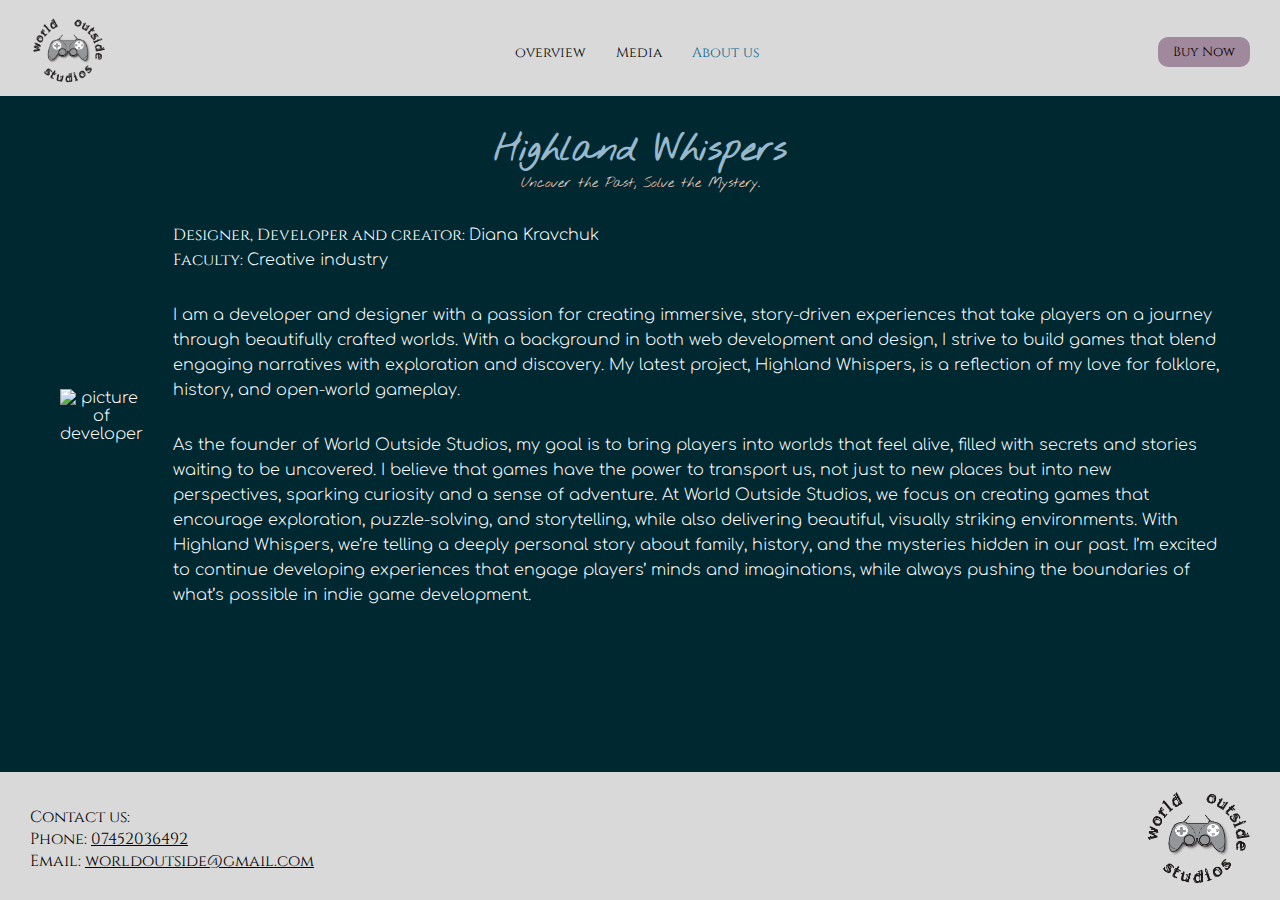
==== about.html @ b0cc5149 "updated media page and added about page" ====
<!DOCTYPE html>
<html lang="en">
<head>
    <meta charset="UTF-8">
    <meta name="viewport" content="width=device-width, initial-scale=1.0">
    <title>Highland Whispers</title>
    <link rel="stylesheet" href="css/header.css">
    <link rel="stylesheet" href="css/about.css">
    <link rel="stylesheet" href="css/footer.css">
</head>
<body>
    <header>
        <div class="big-container">
            <div class="d-flex">
                <a href="index.html"><img src="images/gameLogo.png" alt="gameLogo" class="gameLogo"></a>
                <div class="burger" id="burger">
                    <span></span>
                </div>
                <nav class="navigation" id="navigation">
                    <ul class="f-14 cinzel d-flex" id="ul">
                        <li class="li"> <a href="index.html">overview</a></li>
                        <li class="li"><a href="media.html">Media</a></li>
                        <li class="li" id="link-active"><a href="about.html">About us</a></li>
                    </ul>
                </nav>
                <button class="btn buyBtn" id="buyBtn"><a class="cinzel" href="buyBtn.html">Buy Now</a></button>
            </div>
        </div>
    </header>
    <main>
        <div class="small-container">
            <div class="gameName">
                <h1 class="f-36">Highland Whispers</h1>
                <p class="f-14">Uncover the Past, Solve the Mystery.</p>
            </div>

            <div class="d-flex">
                <div class="dev">
                    <img src="images/_MG_6153.jpg" alt="picture of developer">
                </div>
                <div class="me-description">
                    <p class="cinzel">Designer, Developer and creator: <span class="comfortaa">Diana Kravchuk</span> </p>
                    <p class="cinzel">Faculty: <span class="comfortaa">Creative industry</span></p>
                    <article>
                        <p>I am a developer and designer with a passion for creating immersive, story-driven experiences that take players on a journey through beautifully crafted worlds. With a background in both web development and design, I strive to build games that blend engaging narratives with exploration and discovery. My latest project, Highland Whispers, is a reflection of my love for folklore, history, and open-world gameplay.</p>
                        <p class="secondParagraph">As the founder of World Outside Studios, my goal is to bring players into worlds that feel alive, filled with secrets and stories waiting to be uncovered. I believe that games have the power to transport us, not just to new places but into new perspectives, sparking curiosity and a sense of adventure. At World Outside Studios, we focus on creating games that encourage exploration, puzzle-solving, and storytelling, while also delivering beautiful, visually striking environments.
                            With Highland Whispers, we’re telling a deeply personal story about family, history, and the mysteries hidden in our past. I’m excited to continue developing experiences that engage players’ minds and imaginations, while always pushing the boundaries of what’s possible in indie game development.</p>
                    </article>
                </div>
            </div>
        </div>
    </main>

    <footer>
        <div class="big-container d-flex">
            <div class="contact">
                <p class="cinzel">Contact us:</p>
                <p class="cinzel">Phone: <a class="" href="tel:07452036492">07452036492</a></p> 
                <p class="cinzel">Email: <a class="" href="mailto:worldoutside@gmail.com">worldoutside@gmail.com</a>
                </p>
            </div>
            <div></div>
            <div class="img-container">
                <a href="index.html"><img src="images/gameLogo.png" alt="gameLogo" class="gameLogo-footer"></a>
            </div>
        </div>
    </footer>
    
    <script src="js/header.js"></script>
</body>
</html>
---- css/header.css ----
@font-face {
  font-family: Cinzel;
  src: url("../fonts/Cinzel.ttf");
}
@font-face {
  font-family: Comfortaa;
  src: url("../fonts/Comfortaa.ttf");
}
@font-face {
  font-family: gameFont;
  src: url("../fonts/gameFont.ttf");
}
* {
  margin: 0 auto;
  padding: 0 auto;
  box-sizing: border-box;
}

body {
  background-color: #002831;
  font-family: "Comfortaa";
  overflow-x: hidden;
}

.big-container {
  max-width: 1600px;
}

#link-active {
  color: #03658C;
}

.f-36 {
  font-size: 36px;
}
@media screen and (max-width: 680px) {
  .f-36 {
    font-size: 28px;
  }
}

.f-14 {
  font-size: 14px;
}
@media screen and (max-width: 680px) {
  .f-14 {
    font-size: 12px;
  }
}

.line-height-30 {
  line-height: 30px;
}

.line-height-15 {
  line-height: 15px;
}

.line-height-12 {
  line-height: 12px;
}

.d-flex {
  display: flex;
  align-items: center;
}

.btn {
  border: none;
  background-color: unset;
}

.block {
  display: block !important;
}

.cinzel {
  font-family: "Cinzel";
}

header {
  width: 100%;
  background-color: #D9D9D9;
  height: 6rem !important;
  padding: 15px 30px;
  box-sizing: border-box;
  position: relative;
  overflow: hidden;
}
header a {
  margin: 0;
  text-decoration: none;
  color: unset;
}
header .d-flex {
  justify-content: space-between;
}
header .gameLogo {
  height: 70px;
}
header .buyBtn {
  background-color: #A0889D;
  padding: 6px 15px;
  border-radius: 10px;
  margin: 0;
}
@media screen and (max-width: 680px) {
  header .buyBtn {
    display: none;
  }
}
header ul {
  list-style: none;
}
header .li {
  margin-right: 30px;
  display: inline-block;
  text-align: center;
}
header .flex-active {
  display: flex;
  flex-direction: column;
}
header .navigation {
  margin: 0;
}
header .burger {
  position: absolute;
  right: 2rem;
  z-index: 50;
  width: 32px;
  height: 18px;
  align-items: center;
  align-self: center;
  margin: 0;
}
@media screen and (min-width: 680px) {
  header .burger {
    display: none;
  }
}
header .burger span {
  width: 80%;
  height: 2px;
  background-color: #002831;
}
header .burger span::after, header .burger span::before {
  content: "";
  width: 80%;
  height: 2px;
  background-color: #002831;
  position: absolute;
  transition: all 0.3s ease 0s;
}
header .burger span::after {
  top: 0;
}
header .burger span::before {
  bottom: 0;
}
header .burger-active span {
  transform: scale(0);
}
header .burger-active::after {
  top: 50%;
  transform: rotate(-45deg) translate(0, 50%);
}
header .burger-active::before {
  bottom: 50%;
  transform: rotate(-45deg) translate(0, -50%);
}
header .burger.active {
  right: 1rem;
}
header .new {
  background-color: #D9D9D9;
  position: fixed;
  right: 0;
  top: 3rem;
  height: fit-content;
  width: max-content;
  padding: 30px;
  border-radius: 10px;
}
@media screen and (max-width: 680px) {
  header .navigation {
    display: none;
  }
}/*# sourceMappingURL=header.css.map */
---- css/about.css ----
.comfortaa {
  font-family: "Comfortaa";
}

main {
  font-size: 16px;
  color: white;
  font-weight: 300;
  padding: 0 30px;
  text-align: center;
  margin-top: 30px;
}
@media screen and (max-width: 680px) {
  main {
    font-size: 14px;
  }
}
@media screen and (max-width: 1360px) {
  main {
    padding: 0 60px;
  }
}
main .gameName {
  font-family: "gameFont";
}
main .gameName h1 {
  color: #98b8cd;
}
main .gameName p {
  color: #F2D0BD;
}
main .d-flex {
  margin-top: 30px;
}
@media screen and (max-width: 1160px) {
  main .d-flex {
    flex-direction: column;
  }
}
main img {
  height: 30rem;
}
@media screen and (max-width: 680px) {
  main img {
    height: 25rem;
  }
}
main .me-description {
  text-align: left;
  margin-left: 30px;
  max-width: 1360px;
  line-height: 25px;
}
@media screen and (max-width: 1160px) {
  main .me-description {
    margin-left: 0;
    margin-top: 30px;
  }
}
main article {
  margin-top: 30px;
}
@media screen and (max-width: 1160px) {
  main article {
    margin-top: 15px;
  }
}
main .secondParagraph {
  padding-top: 30px;
}
@media screen and (max-width: 1160px) {
  main .secondParagraph {
    padding-top: 15px;
  }
}/*# sourceMappingURL=about.css.map */
---- css/footer.css ----
html, body {
  height: 100%;
}

body {
  display: grid;
  grid-template-rows: auto 1fr auto;
  min-height: 100vh;
}

footer {
  width: 100%;
  background-color: #D9D9D9;
  height: 8rem;
  margin-top: 30px;
  padding: 15px 30px;
  bottom: 0;
}
@media screen and (max-width: 680px) {
  footer {
    height: max-content;
    padding: 30px;
  }
}
@media screen and (max-width: 680px) {
  footer .d-flex {
    flex-direction: column;
  }
}
footer a {
  text-decoration-color: black;
  color: unset;
  margin: 0;
}
footer .contact {
  margin: 0;
}
footer .gameLogo-footer {
  height: 100px;
}
footer .img-container {
  margin: 0;
}
@media screen and (max-width: 680px) {
  footer .img-container {
    margin-top: 30px;
  }
}/*# sourceMappingURL=footer.css.map */
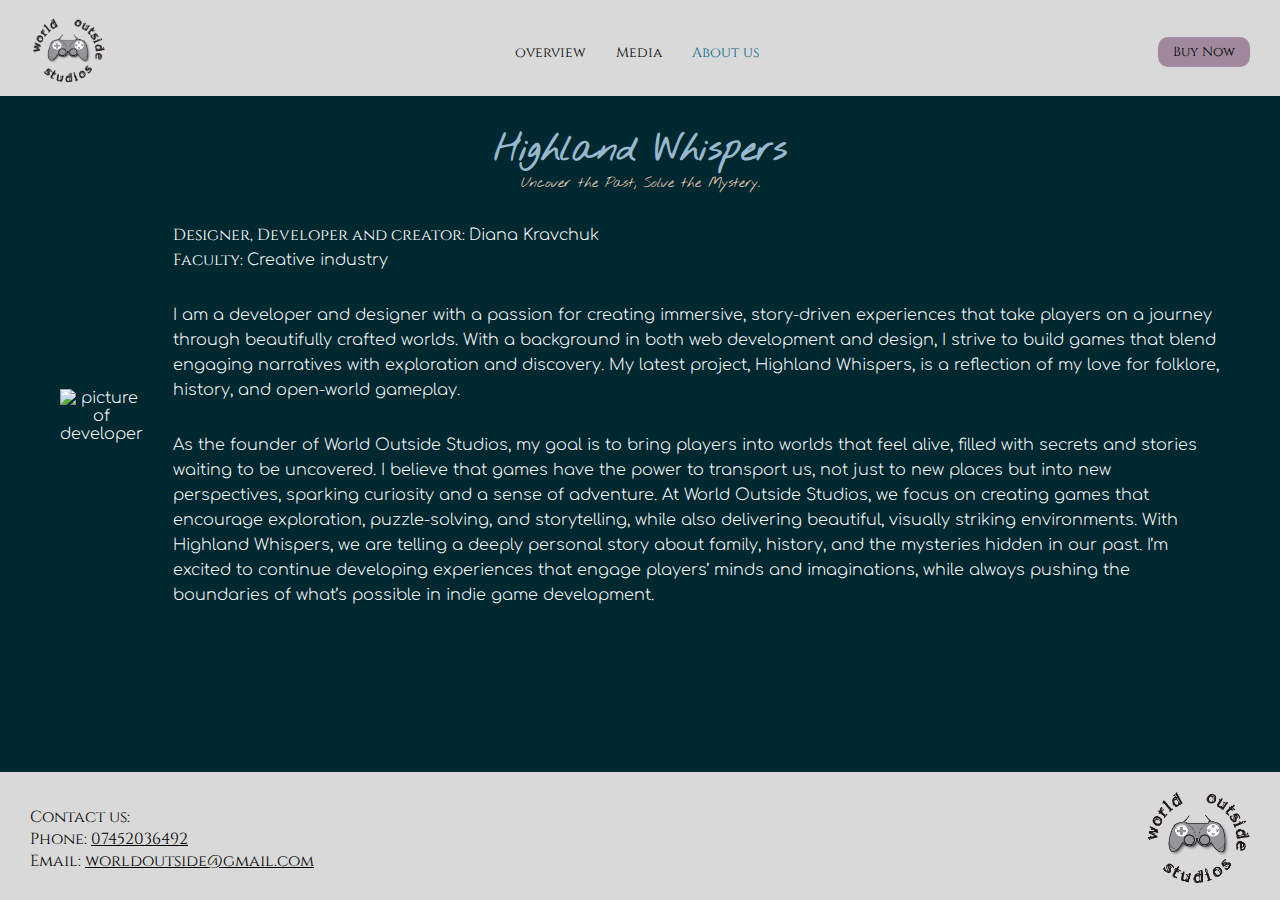
==== commit 5d4b5d8b: "updated about page" ====
--- a/about.html
+++ b/about.html
@@ -44,7 +44,7 @@
                     <article>
                         <p>I am a developer and designer with a passion for creating immersive, story-driven experiences that take players on a journey through beautifully crafted worlds. With a background in both web development and design, I strive to build games that blend engaging narratives with exploration and discovery. My latest project, Highland Whispers, is a reflection of my love for folklore, history, and open-world gameplay.</p>
                         <p class="secondParagraph">As the founder of World Outside Studios, my goal is to bring players into worlds that feel alive, filled with secrets and stories waiting to be uncovered. I believe that games have the power to transport us, not just to new places but into new perspectives, sparking curiosity and a sense of adventure. At World Outside Studios, we focus on creating games that encourage exploration, puzzle-solving, and storytelling, while also delivering beautiful, visually striking environments.
-                            With Highland Whispers, we’re telling a deeply personal story about family, history, and the mysteries hidden in our past. I’m excited to continue developing experiences that engage players’ minds and imaginations, while always pushing the boundaries of what’s possible in indie game development.</p>
+                            With Highland Whispers, we are telling a deeply personal story about family, history, and the mysteries hidden in our past. I’m excited to continue developing experiences that engage players’ minds and imaginations, while always pushing the boundaries of what’s possible in indie game development.</p>
                     </article>
                 </div>
             </div>
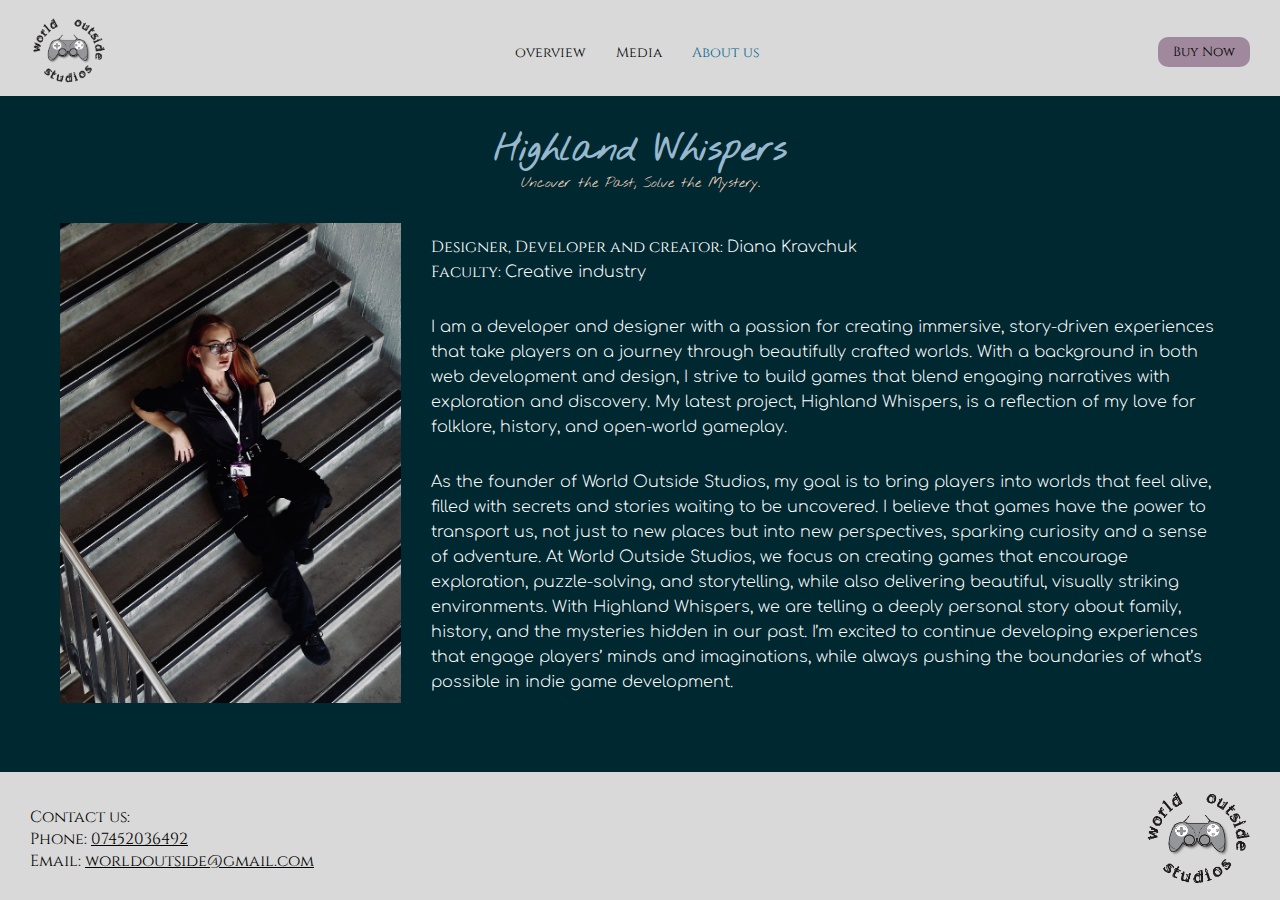
==== commit 7943a216: "updated picture of a developer" ====
--- a/about.html
+++ b/about.html
@@ -36,7 +36,7 @@
 
             <div class="d-flex">
                 <div class="dev">
-                    <img src="images/_MG_6153.jpg" alt="picture of developer">
+                    <img src="images/img6153.jpeg" alt="picture of developer">
                 </div>
                 <div class="me-description">
                     <p class="cinzel">Designer, Developer and creator: <span class="comfortaa">Diana Kravchuk</span> </p>
